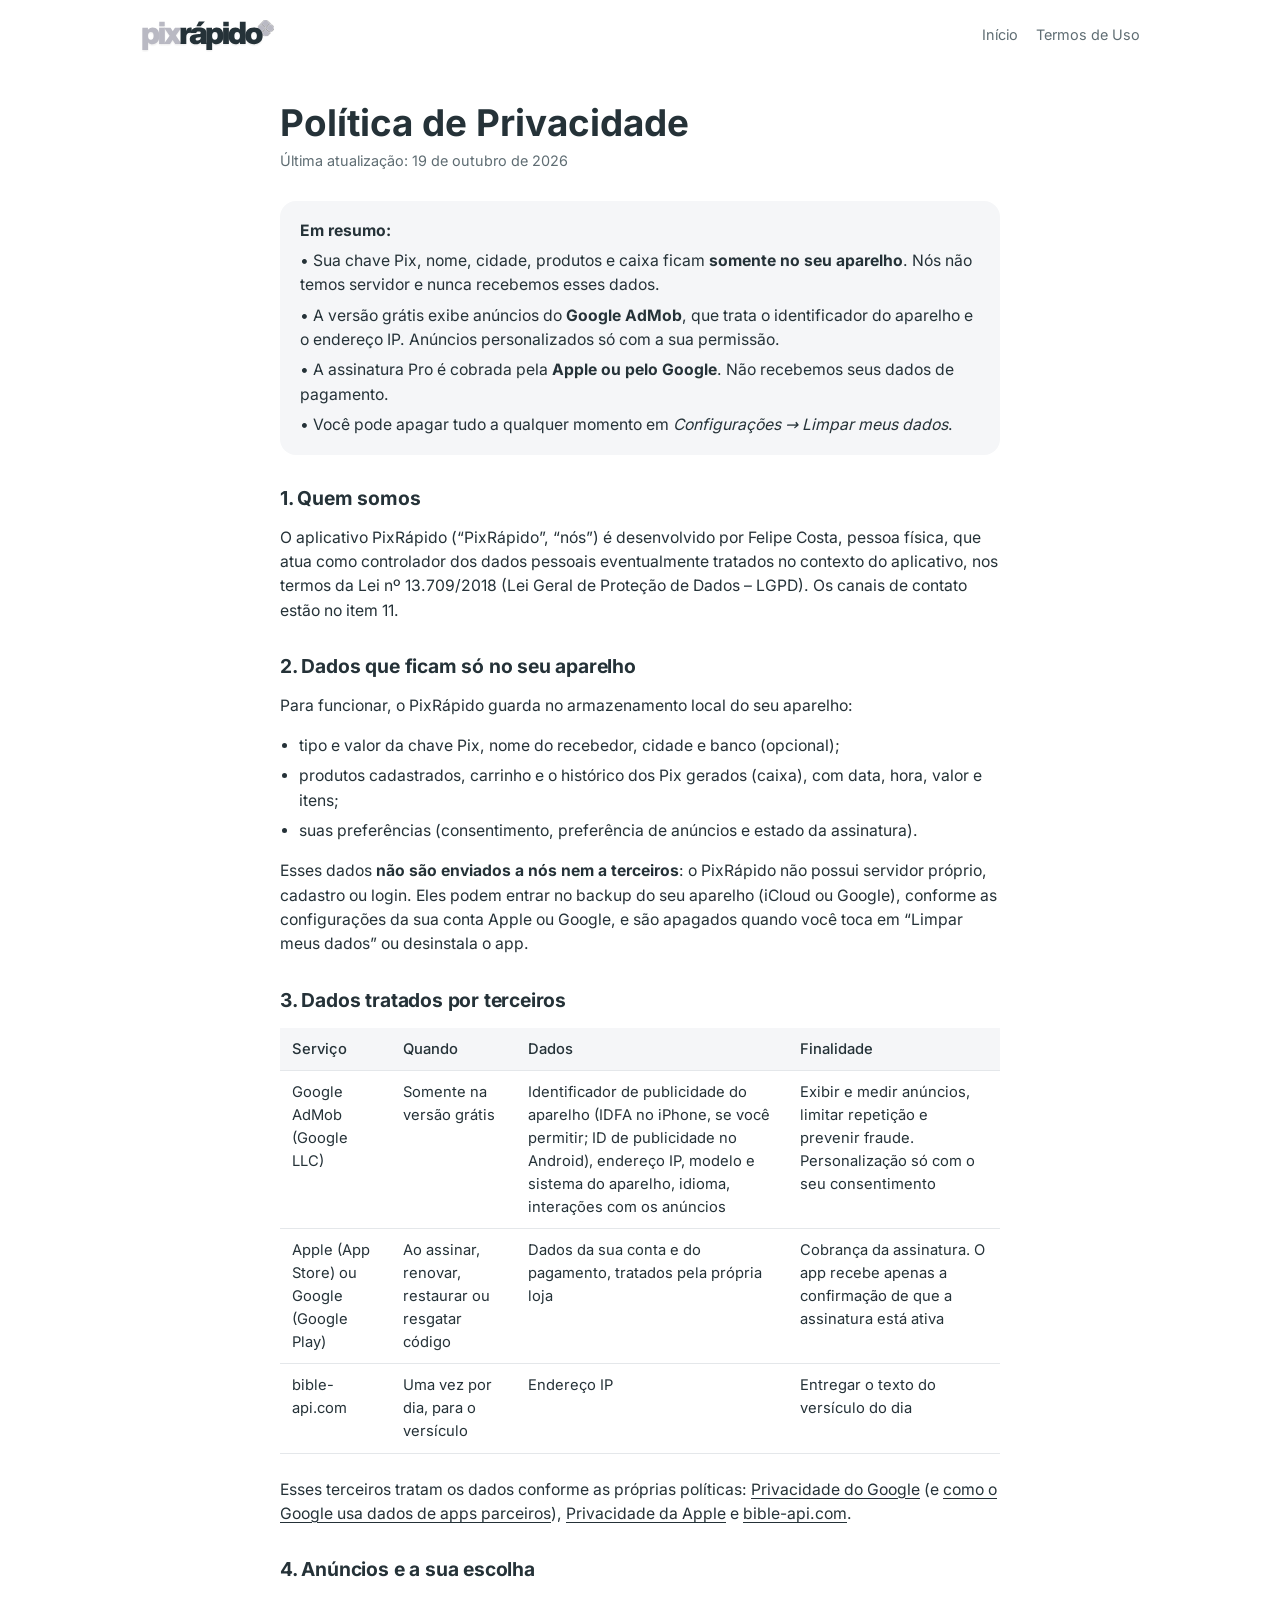
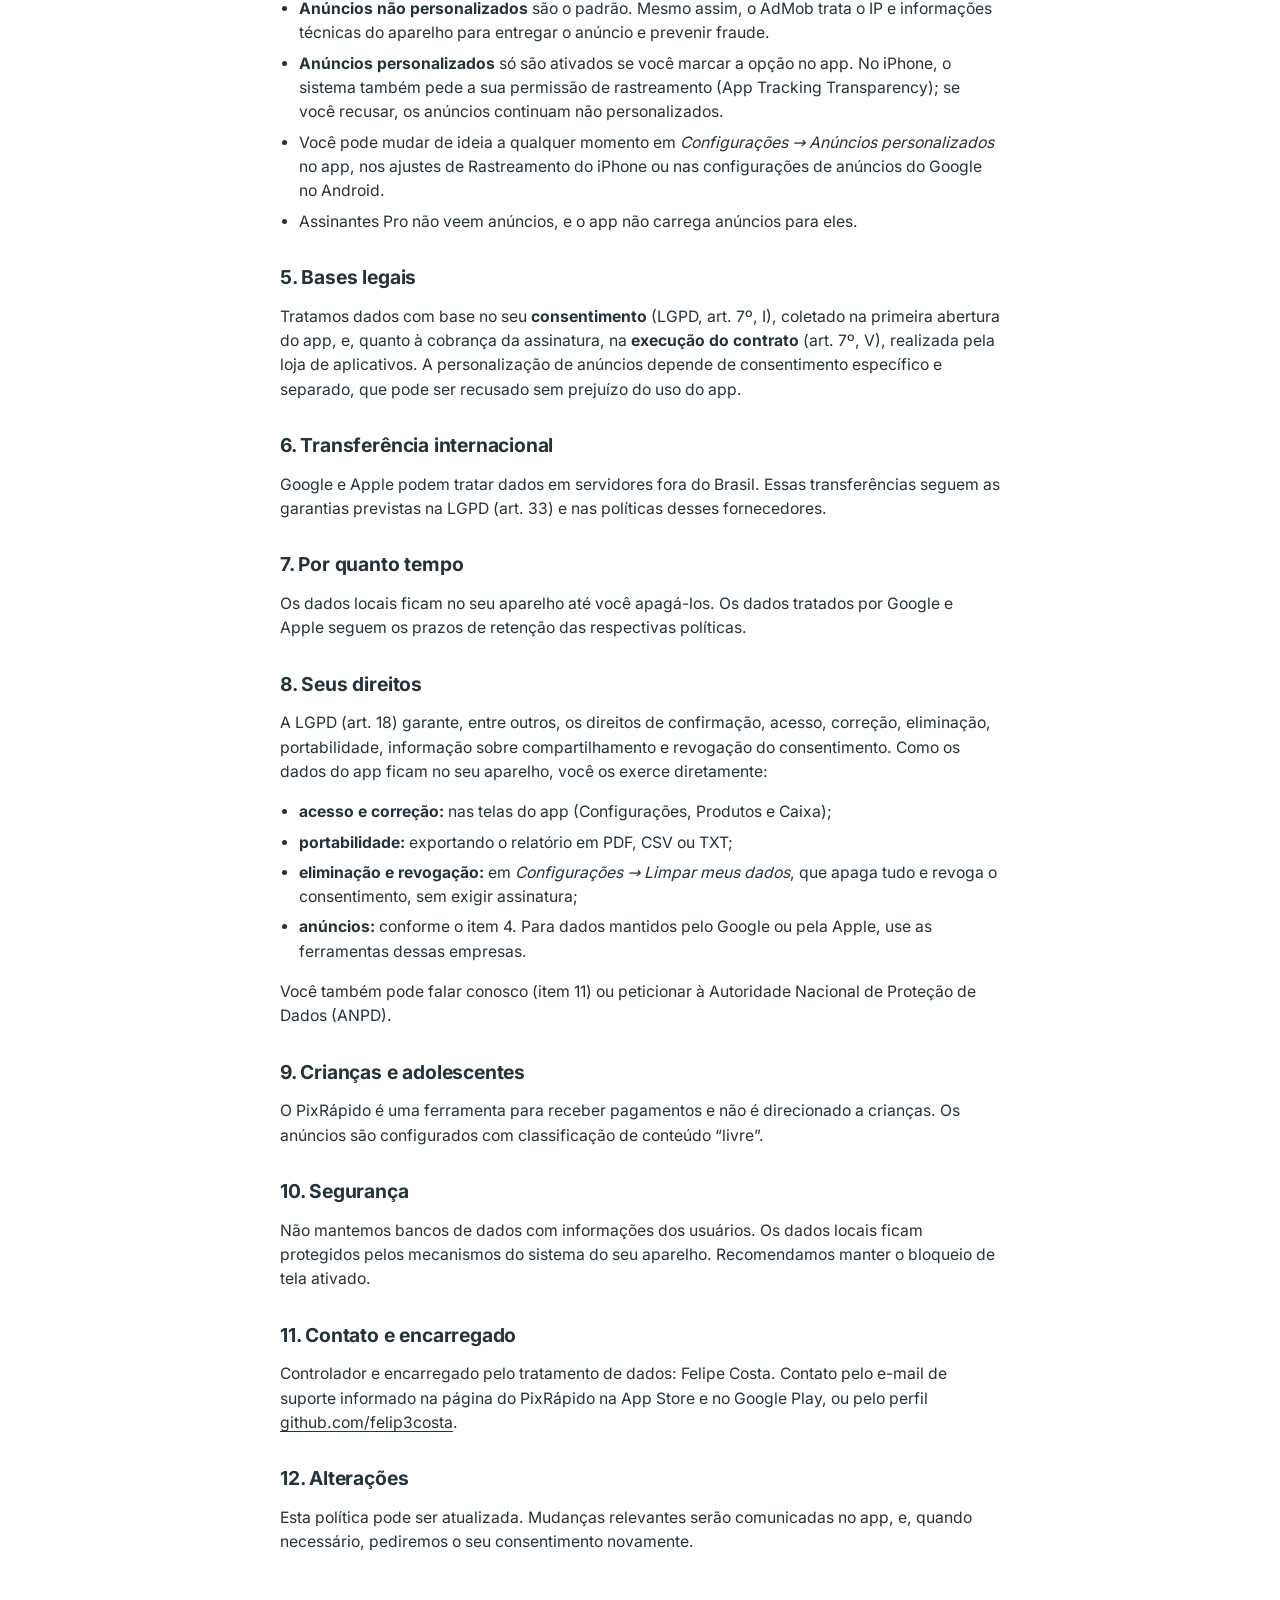
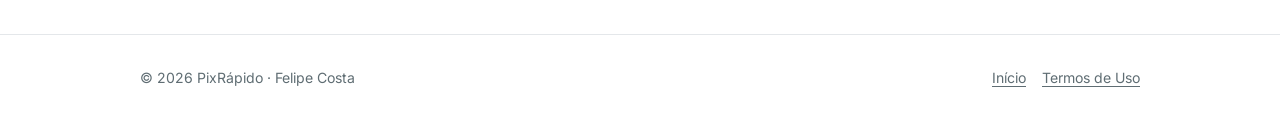
==== privacidade/index.html @ 1b37e009 "Site do PixRápido: landing, política de privacidade e termos de uso Co-Authored-By: Claude Opus 5.5 " ====
<!doctype html>
<html lang="pt-BR">
<head>
  <meta charset="utf-8">
  <meta name="viewport" content="width=device-width, initial-scale=1">
  <title>Política de Privacidade – PixRápido</title>
  <meta name="description" content="Como o PixRápido trata dados pessoais: o que fica no seu aparelho, o que é tratado por terceiros (Google AdMob, Apple, Google Play) e os seus direitos pela LGPD.">
  <link rel="canonical" href="https://felip3costa.github.io/privacidade/">
  <link rel="icon" href="../assets/favicon/favicon.ico" sizes="any">
  <link rel="stylesheet" href="../assets/site.css">
</head>
<body>
  <header class="top">
    <div class="wrap">
      <a href="../"><img class="logo" src="../assets/logo.svg" alt="PixRápido"></a>
      <nav aria-label="Principal"><a href="../">Início</a><a href="../termos/">Termos de Uso</a></nav>
    </div>
  </header>

  <main class="doc">
    <div class="wrap">
      <h1>Política de Privacidade</h1>
      <p class="updated">Última atualização: 19 de outubro de 2026</p>

      <div class="summary">
        <p><strong>Em resumo:</strong></p>
        <p>• Sua chave Pix, nome, cidade, produtos e caixa ficam <strong>somente no seu aparelho</strong>. Nós não temos servidor e nunca recebemos esses dados.</p>
        <p>• A versão grátis exibe anúncios do <strong>Google AdMob</strong>, que trata o identificador do aparelho e o endereço IP. Anúncios personalizados só com a sua permissão.</p>
        <p>• A assinatura Pro é cobrada pela <strong>Apple ou pelo Google</strong>. Não recebemos seus dados de pagamento.</p>
        <p>• Você pode apagar tudo a qualquer momento em <em>Configurações → Limpar meus dados</em>.</p>
      </div>

      <h2>1. Quem somos</h2>
      <p>O aplicativo PixRápido (“PixRápido”, “nós”) é desenvolvido por Felipe Costa, pessoa física, que atua como controlador dos dados pessoais eventualmente tratados no contexto do aplicativo, nos termos da Lei nº 13.709/2018 (Lei Geral de Proteção de Dados – LGPD). Os canais de contato estão no item 11.</p>

      <h2>2. Dados que ficam só no seu aparelho</h2>
      <p>Para funcionar, o PixRápido guarda no armazenamento local do seu aparelho:</p>
      <ul>
        <li>tipo e valor da chave Pix, nome do recebedor, cidade e banco (opcional);</li>
        <li>produtos cadastrados, carrinho e o histórico dos Pix gerados (caixa), com data, hora, valor e itens;</li>
        <li>suas preferências (consentimento, preferência de anúncios e estado da assinatura).</li>
      </ul>
      <p>Esses dados <strong>não são enviados a nós nem a terceiros</strong>: o PixRápido não possui servidor próprio, cadastro ou login. Eles podem entrar no backup do seu aparelho (iCloud ou Google), conforme as configurações da sua conta Apple ou Google, e são apagados quando você toca em “Limpar meus dados” ou desinstala o app.</p>

      <h2>3. Dados tratados por terceiros</h2>
      <div class="table-wrap">
        <table>
          <thead><tr><th>Serviço</th><th>Quando</th><th>Dados</th><th>Finalidade</th></tr></thead>
          <tbody>
            <tr><td>Google AdMob (Google LLC)</td><td>Somente na versão grátis</td><td>Identificador de publicidade do aparelho (IDFA no iPhone, se você permitir; ID de publicidade no Android), endereço IP, modelo e sistema do aparelho, idioma, interações com os anúncios</td><td>Exibir e medir anúncios, limitar repetição e prevenir fraude. Personalização só com o seu consentimento</td></tr>
            <tr><td>Apple (App Store) ou Google (Google Play)</td><td>Ao assinar, renovar, restaurar ou resgatar código</td><td>Dados da sua conta e do pagamento, tratados pela própria loja</td><td>Cobrança da assinatura. O app recebe apenas a confirmação de que a assinatura está ativa</td></tr>
            <tr><td>bible-api.com</td><td>Uma vez por dia, para o versículo</td><td>Endereço IP</td><td>Entregar o texto do versículo do dia</td></tr>
          </tbody>
        </table>
      </div>
      <p>Esses terceiros tratam os dados conforme as próprias políticas: <a href="https://policies.google.com/privacy" target="_blank" rel="noopener noreferrer">Privacidade do Google</a> (e <a href="https://policies.google.com/technologies/partner-sites" target="_blank" rel="noopener noreferrer">como o Google usa dados de apps parceiros</a>), <a href="https://www.apple.com/br/legal/privacy/" target="_blank" rel="noopener noreferrer">Privacidade da Apple</a> e <a href="https://bible-api.com/" target="_blank" rel="noopener noreferrer">bible-api.com</a>.</p>

      <h2>4. Anúncios e a sua escolha</h2>
      <ul>
        <li><strong>Anúncios não personalizados</strong> são o padrão. Mesmo assim, o AdMob trata o IP e informações técnicas do aparelho para entregar o anúncio e prevenir fraude.</li>
        <li><strong>Anúncios personalizados</strong> só são ativados se você marcar a opção no app. No iPhone, o sistema também pede a sua permissão de rastreamento (App Tracking Transparency); se você recusar, os anúncios continuam não personalizados.</li>
        <li>Você pode mudar de ideia a qualquer momento em <em>Configurações → Anúncios personalizados</em> no app, nos ajustes de Rastreamento do iPhone ou nas configurações de anúncios do Google no Android.</li>
        <li>Assinantes Pro não veem anúncios, e o app não carrega anúncios para eles.</li>
      </ul>

      <h2>5. Bases legais</h2>
      <p>Tratamos dados com base no seu <strong>consentimento</strong> (LGPD, art. 7º, I), coletado na primeira abertura do app, e, quanto à cobrança da assinatura, na <strong>execução do contrato</strong> (art. 7º, V), realizada pela loja de aplicativos. A personalização de anúncios depende de consentimento específico e separado, que pode ser recusado sem prejuízo do uso do app.</p>

      <h2>6. Transferência internacional</h2>
      <p>Google e Apple podem tratar dados em servidores fora do Brasil. Essas transferências seguem as garantias previstas na LGPD (art. 33) e nas políticas desses fornecedores.</p>

      <h2>7. Por quanto tempo</h2>
      <p>Os dados locais ficam no seu aparelho até você apagá-los. Os dados tratados por Google e Apple seguem os prazos de retenção das respectivas políticas.</p>

      <h2>8. Seus direitos</h2>
      <p>A LGPD (art. 18) garante, entre outros, os direitos de confirmação, acesso, correção, eliminação, portabilidade, informação sobre compartilhamento e revogação do consentimento. Como os dados do app ficam no seu aparelho, você os exerce diretamente:</p>
      <ul>
        <li><strong>acesso e correção:</strong> nas telas do app (Configurações, Produtos e Caixa);</li>
        <li><strong>portabilidade:</strong> exportando o relatório em PDF, CSV ou TXT;</li>
        <li><strong>eliminação e revogação:</strong> em <em>Configurações → Limpar meus dados</em>, que apaga tudo e revoga o consentimento, sem exigir assinatura;</li>
        <li><strong>anúncios:</strong> conforme o item 4. Para dados mantidos pelo Google ou pela Apple, use as ferramentas dessas empresas.</li>
      </ul>
      <p>Você também pode falar conosco (item 11) ou peticionar à Autoridade Nacional de Proteção de Dados (ANPD).</p>

      <h2>9. Crianças e adolescentes</h2>
      <p>O PixRápido é uma ferramenta para receber pagamentos e não é direcionado a crianças. Os anúncios são configurados com classificação de conteúdo “livre”.</p>

      <h2>10. Segurança</h2>
      <p>Não mantemos bancos de dados com informações dos usuários. Os dados locais ficam protegidos pelos mecanismos do sistema do seu aparelho. Recomendamos manter o bloqueio de tela ativado.</p>

      <h2>11. Contato e encarregado</h2>
      <p>Controlador e encarregado pelo tratamento de dados: Felipe Costa. Contato pelo e-mail de suporte informado na página do PixRápido na App Store e no Google Play, ou pelo perfil <a href="https://github.com/felip3costa" target="_blank" rel="noopener noreferrer">github.com/felip3costa</a>.</p>

      <h2>12. Alterações</h2>
      <p>Esta política pode ser atualizada. Mudanças relevantes serão comunicadas no app, e, quando necessário, pediremos o seu consentimento novamente.</p>
    </div>
  </main>

  <footer>
    <div class="wrap">
      <span>© 2026 PixRápido · Felipe Costa</span>
      <nav aria-label="Rodapé"><a href="../">Início</a><a href="../termos/">Termos de Uso</a></nav>
    </div>
  </footer>
</body>
</html>
---- assets/site.css ----
@font-face { font-family: "Inter"; font-weight: 400; font-display: swap; src: url("fonts/Inter-400.woff2") format("woff2"); }
@font-face { font-family: "Inter"; font-weight: 500; font-display: swap; src: url("fonts/Inter-500.woff2") format("woff2"); }
@font-face { font-family: "Inter"; font-weight: 700; font-display: swap; src: url("fonts/Inter-700.woff2") format("woff2"); }

:root {
  --ink: #253238;
  --ink-soft: #5f6d73;
  --line: #e4e7ea;
  --bg: #ffffff;
  --surface: #f5f6f8;
  --accent: #253238;
  --radius: 16px;
}

* { box-sizing: border-box; }
html { -webkit-text-size-adjust: 100%; }
body {
  margin: 0;
  background: var(--bg);
  color: var(--ink);
  font-family: "Inter", system-ui, -apple-system, "Segoe UI", Roboto, Arial, sans-serif;
  line-height: 1.55;
}
img { max-width: 100%; display: block; }
a { color: inherit; text-underline-offset: 3px; }
.wrap { width: 100%; max-width: 1040px; margin: 0 auto; padding-inline: 20px; }

/* Topo */
.top { padding-block: 18px; }
.top .wrap { display: flex; justify-content: space-between; align-items: center; gap: 16px; }
.top .logo { height: 34px; width: auto; }
.top nav { display: flex; gap: 18px; font-size: .9rem; color: var(--ink-soft); }
.top nav a { text-decoration: none; }
.top nav a:hover { color: var(--ink); }

/* Destaque */
.hero { padding-block: 40px 56px; }
.hero .wrap { display: grid; grid-template-columns: 1.1fr .9fr; gap: 40px; align-items: center; }
.hero h1 { font-size: clamp(2rem, 5vw, 3.1rem); line-height: 1.1; letter-spacing: -.02em; margin: 0 0 16px; }
.hero p.lead { font-size: 1.15rem; color: var(--ink-soft); margin: 0 0 26px; max-width: 32em; }
.stores { display: flex; flex-wrap: wrap; gap: 10px; }
.store {
  display: inline-flex; flex-direction: column; justify-content: center; min-width: 170px; height: 54px; padding: 0 18px;
  border-radius: 12px; background: var(--accent); color: #fff; text-decoration: none; line-height: 1.15;
}
.store small { font-size: .7rem; opacity: .75; }
.store strong { font-size: 1.05rem; font-weight: 500; }
.store[aria-disabled="true"] { opacity: .55; cursor: default; }
.note { font-size: .85rem; color: var(--ink-soft); margin-top: 12px; }
.phone {
  justify-self: center; width: min(300px, 80vw); border-radius: 36px; padding: 10px; background: var(--ink);
  box-shadow: 0 30px 60px -20px rgba(37, 50, 56, .45);
}
.phone img { border-radius: 28px; width: 100%; height: auto; }

/* Seções */
section.block { padding-block: 56px; }
section.alt { background: var(--surface); }
h2 { font-size: clamp(1.5rem, 3.5vw, 2.1rem); letter-spacing: -.01em; line-height: 1.2; margin: 0 0 10px; }
.sub { color: var(--ink-soft); margin: 0 0 32px; max-width: 40em; }

.features { display: grid; grid-template-columns: repeat(3, 1fr); gap: 16px; }
.feature { background: #fff; border: 1.5px solid var(--line); border-radius: var(--radius); padding: 20px; }
.feature h3 { font-size: 1.02rem; margin: 0 0 6px; }
.feature p { margin: 0; color: var(--ink-soft); font-size: .93rem; }
.tag { display: inline-block; font-size: .7rem; font-weight: 700; letter-spacing: .04em; text-transform: uppercase; padding: 2px 8px; border-radius: 999px; background: var(--accent); color: #fff; margin-left: 6px; vertical-align: 2px; }

.shots { display: grid; grid-template-columns: repeat(3, 1fr); gap: 20px; }
.shots figure { margin: 0; }
.shots img { border-radius: 22px; border: 1.5px solid var(--line); width: 100%; height: auto; }
.shots figcaption { text-align: center; color: var(--ink-soft); font-size: .9rem; margin-top: 10px; }

.plans { display: grid; grid-template-columns: 1fr 1fr; gap: 16px; max-width: 760px; }
.plan { border: 1.5px solid var(--line); border-radius: 20px; padding: 24px; background: #fff; }
.plan.pro { border-color: var(--ink); }
.plan h3 { margin: 0; font-size: 1.15rem; }
.price { font-size: 2rem; font-weight: 700; margin: 8px 0 2px; }
.price small { font-size: .95rem; font-weight: 400; color: var(--ink-soft); }
.plan ul { list-style: none; padding: 0; margin: 16px 0 0; display: grid; gap: 8px; }
.plan li { padding-left: 26px; position: relative; font-size: .95rem; }
.plan li::before { content: "✓"; position: absolute; left: 0; font-weight: 700; }
.plan li.off { color: var(--ink-soft); }
.plan li.off::before { content: "–"; }
.fine { font-size: .82rem; color: var(--ink-soft); margin-top: 18px; max-width: 760px; }

.privacy { display: grid; grid-template-columns: repeat(3, 1fr); gap: 16px; }
.privacy div { padding: 18px; border-radius: var(--radius); background: #fff; border: 1.5px solid var(--line); }
.privacy strong { display: block; margin-bottom: 4px; }
.privacy p { margin: 0; font-size: .92rem; color: var(--ink-soft); }

/* Rodapé */
footer { padding-block: 32px; border-top: 1px solid var(--line); font-size: .88rem; color: var(--ink-soft); }
footer .wrap { display: flex; flex-wrap: wrap; justify-content: space-between; gap: 12px; }
footer nav { display: flex; flex-wrap: wrap; gap: 16px; }

/* Páginas de texto legal */
.doc { padding-block: 24px 64px; }
.doc .wrap { max-width: 760px; }
.doc h1 { font-size: clamp(1.7rem, 4vw, 2.3rem); line-height: 1.15; margin: 8px 0 6px; }
.doc .updated { color: var(--ink-soft); font-size: .9rem; margin: 0 0 28px; }
.doc h2 { font-size: 1.2rem; margin: 32px 0 8px; }
.doc p, .doc li { font-size: .98rem; }
.doc ul { padding-left: 1.2em; }
.doc li { margin-bottom: 6px; }
.summary { background: var(--surface); border-radius: var(--radius); padding: 18px 20px; }
.summary p { margin: 0 0 6px; }
.summary p:last-child { margin: 0; }
.table-wrap { overflow-x: auto; }
table { border-collapse: collapse; width: 100%; font-size: .92rem; margin: 8px 0; }
th, td { text-align: left; vertical-align: top; padding: 10px 12px; border-bottom: 1px solid var(--line); }
th { font-weight: 500; background: var(--surface); }

:focus-visible { outline: 3px solid #2f80ed; outline-offset: 2px; }

@media (max-width: 820px) {
  .hero .wrap { grid-template-columns: 1fr; }
  .hero { padding-top: 16px; }
  .features, .privacy { grid-template-columns: 1fr 1fr; }
}
@media (max-width: 560px) {
  .features, .privacy, .plans { grid-template-columns: 1fr; }
  .shots { grid-template-columns: 1fr; max-width: 300px; margin-inline: auto; }
  .top nav { gap: 12px; font-size: .85rem; }
  .store { flex: 1 1 160px; }
}
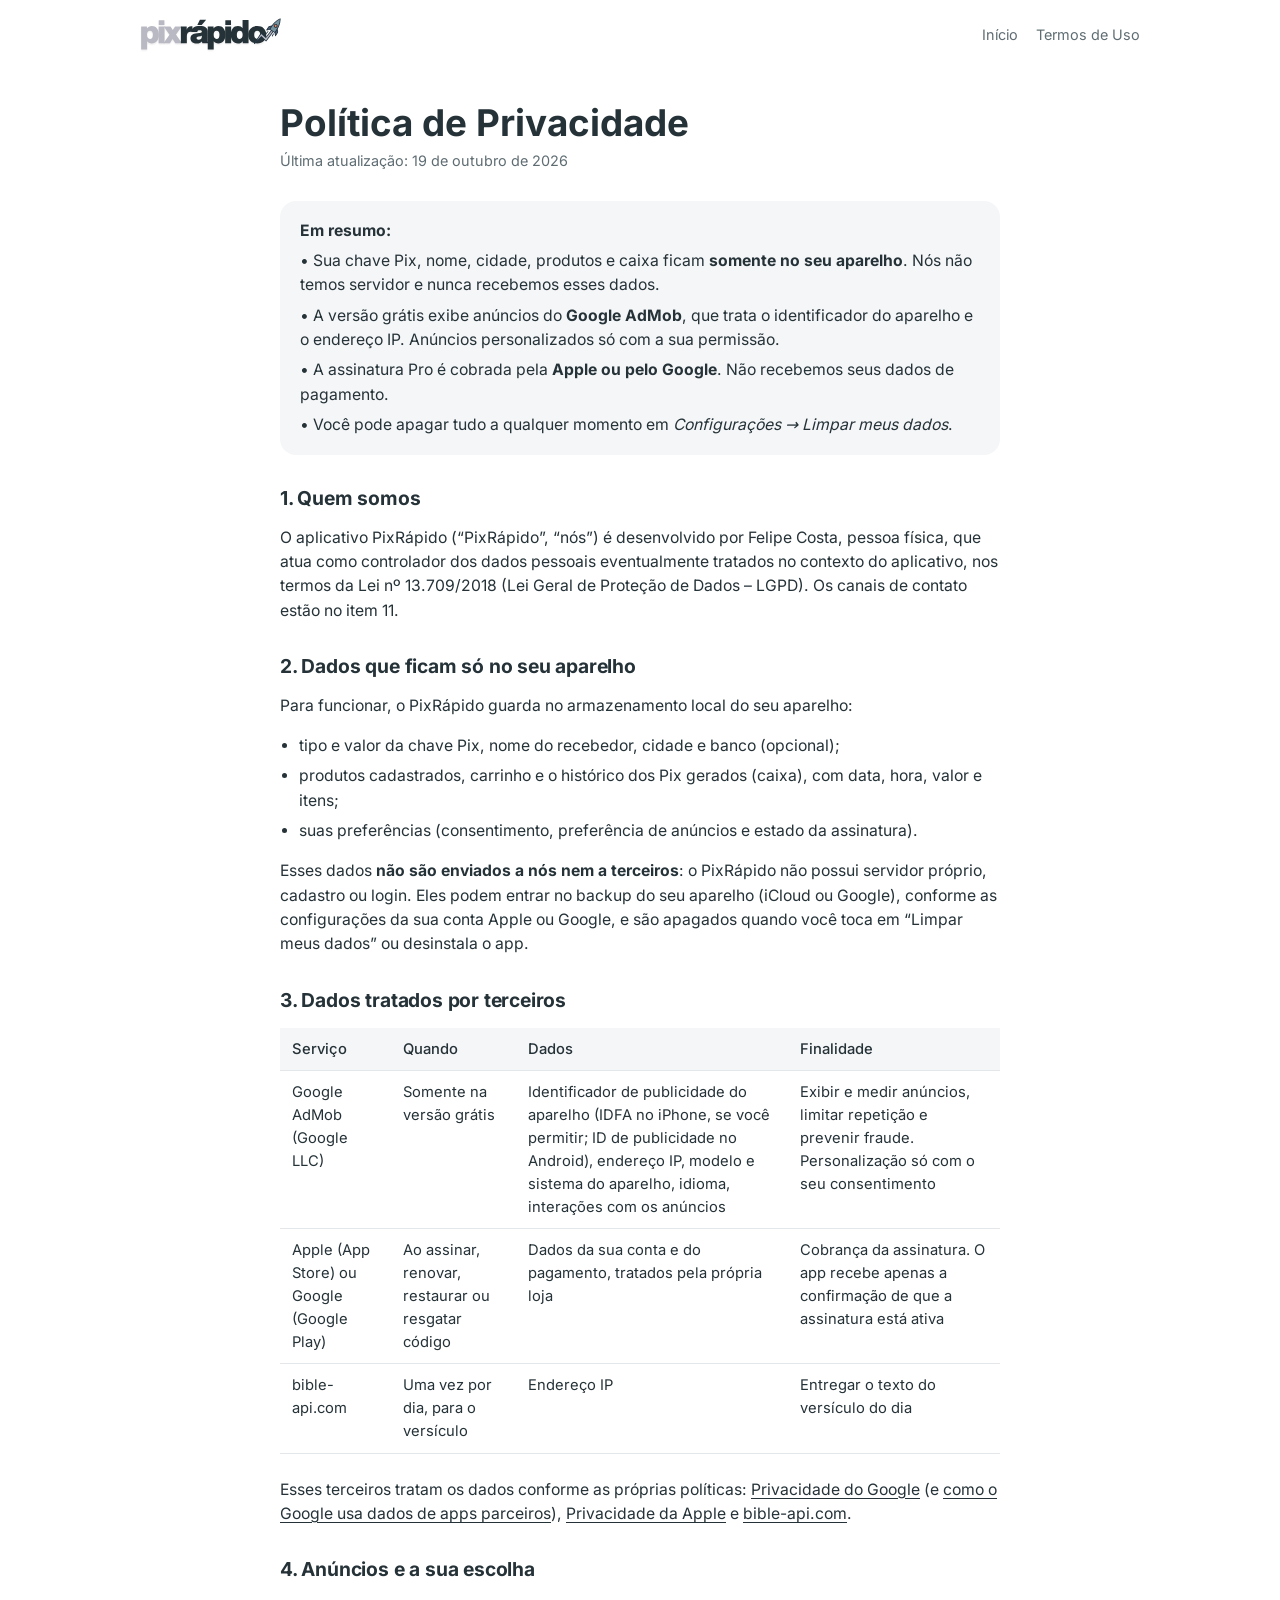
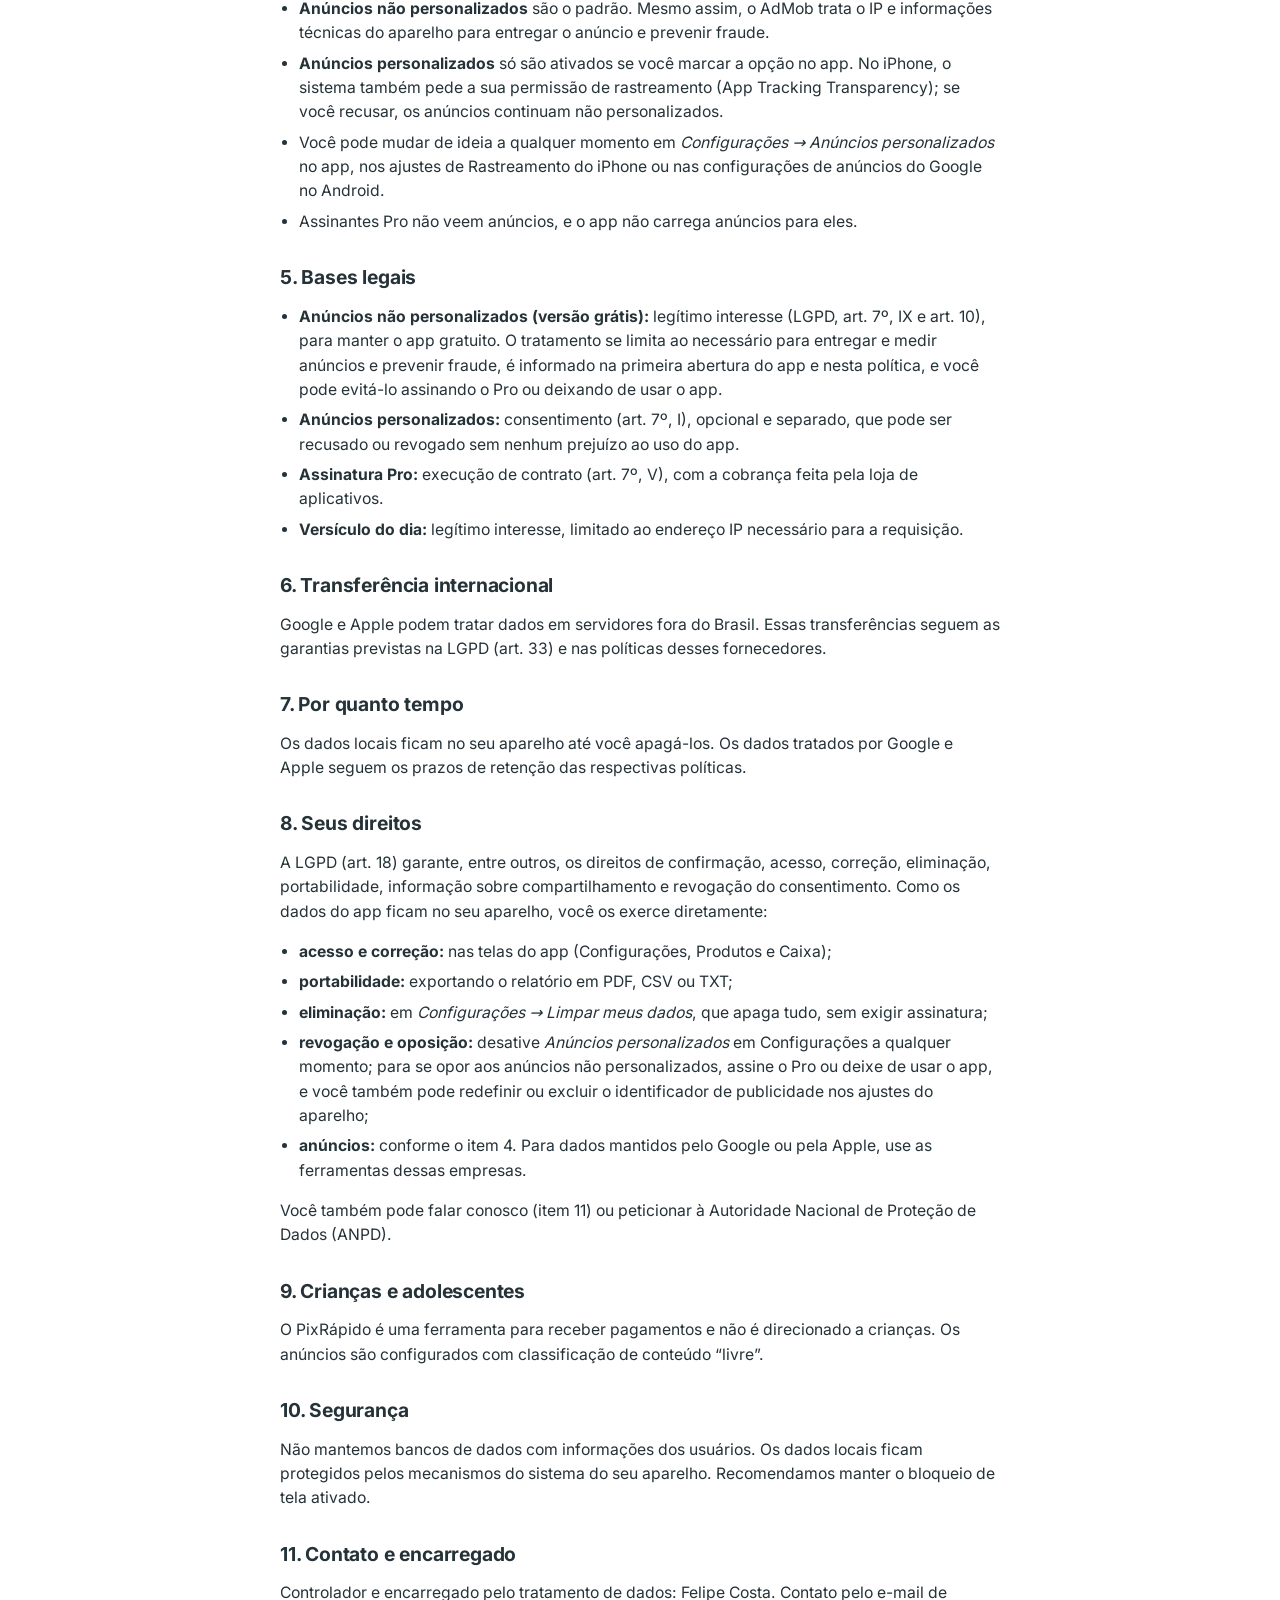
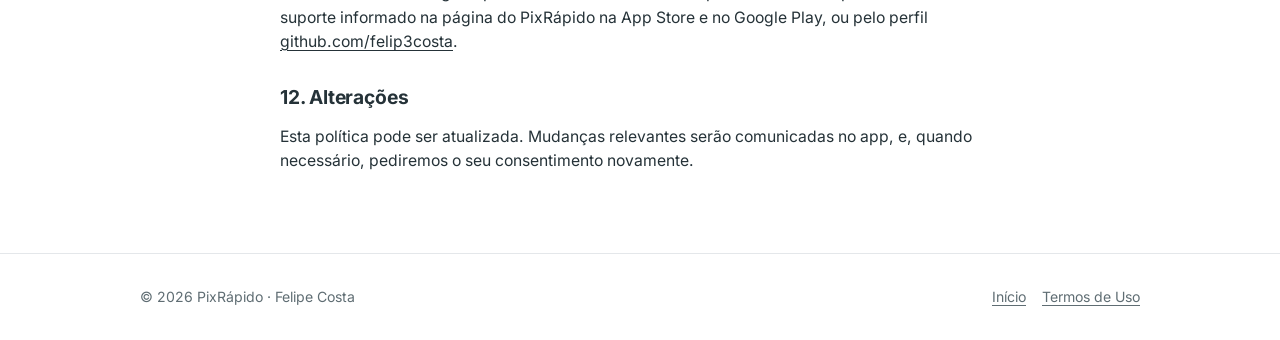
==== commit 74747816: "Nova identidade visual; política com legítimo interesse para anúncios não personalizados Co-Authored" ====
--- a/privacidade/index.html
+++ b/privacidade/index.html
@@ -64,7 +64,12 @@
       </ul>
 
       <h2>5. Bases legais</h2>
-      <p>Tratamos dados com base no seu <strong>consentimento</strong> (LGPD, art. 7º, I), coletado na primeira abertura do app, e, quanto à cobrança da assinatura, na <strong>execução do contrato</strong> (art. 7º, V), realizada pela loja de aplicativos. A personalização de anúncios depende de consentimento específico e separado, que pode ser recusado sem prejuízo do uso do app.</p>
+      <ul>
+        <li><strong>Anúncios não personalizados (versão grátis):</strong> legítimo interesse (LGPD, art. 7º, IX e art. 10), para manter o app gratuito. O tratamento se limita ao necessário para entregar e medir anúncios e prevenir fraude, é informado na primeira abertura do app e nesta política, e você pode evitá-lo assinando o Pro ou deixando de usar o app.</li>
+        <li><strong>Anúncios personalizados:</strong> consentimento (art. 7º, I), opcional e separado, que pode ser recusado ou revogado sem nenhum prejuízo ao uso do app.</li>
+        <li><strong>Assinatura Pro:</strong> execução de contrato (art. 7º, V), com a cobrança feita pela loja de aplicativos.</li>
+        <li><strong>Versículo do dia:</strong> legítimo interesse, limitado ao endereço IP necessário para a requisição.</li>
+      </ul>
 
       <h2>6. Transferência internacional</h2>
       <p>Google e Apple podem tratar dados em servidores fora do Brasil. Essas transferências seguem as garantias previstas na LGPD (art. 33) e nas políticas desses fornecedores.</p>
@@ -77,7 +82,8 @@
       <ul>
         <li><strong>acesso e correção:</strong> nas telas do app (Configurações, Produtos e Caixa);</li>
         <li><strong>portabilidade:</strong> exportando o relatório em PDF, CSV ou TXT;</li>
-        <li><strong>eliminação e revogação:</strong> em <em>Configurações → Limpar meus dados</em>, que apaga tudo e revoga o consentimento, sem exigir assinatura;</li>
+        <li><strong>eliminação:</strong> em <em>Configurações → Limpar meus dados</em>, que apaga tudo, sem exigir assinatura;</li>
+        <li><strong>revogação e oposição:</strong> desative <em>Anúncios personalizados</em> em Configurações a qualquer momento; para se opor aos anúncios não personalizados, assine o Pro ou deixe de usar o app, e você também pode redefinir ou excluir o identificador de publicidade nos ajustes do aparelho;</li>
         <li><strong>anúncios:</strong> conforme o item 4. Para dados mantidos pelo Google ou pela Apple, use as ferramentas dessas empresas.</li>
       </ul>
       <p>Você também pode falar conosco (item 11) ou peticionar à Autoridade Nacional de Proteção de Dados (ANPD).</p>
